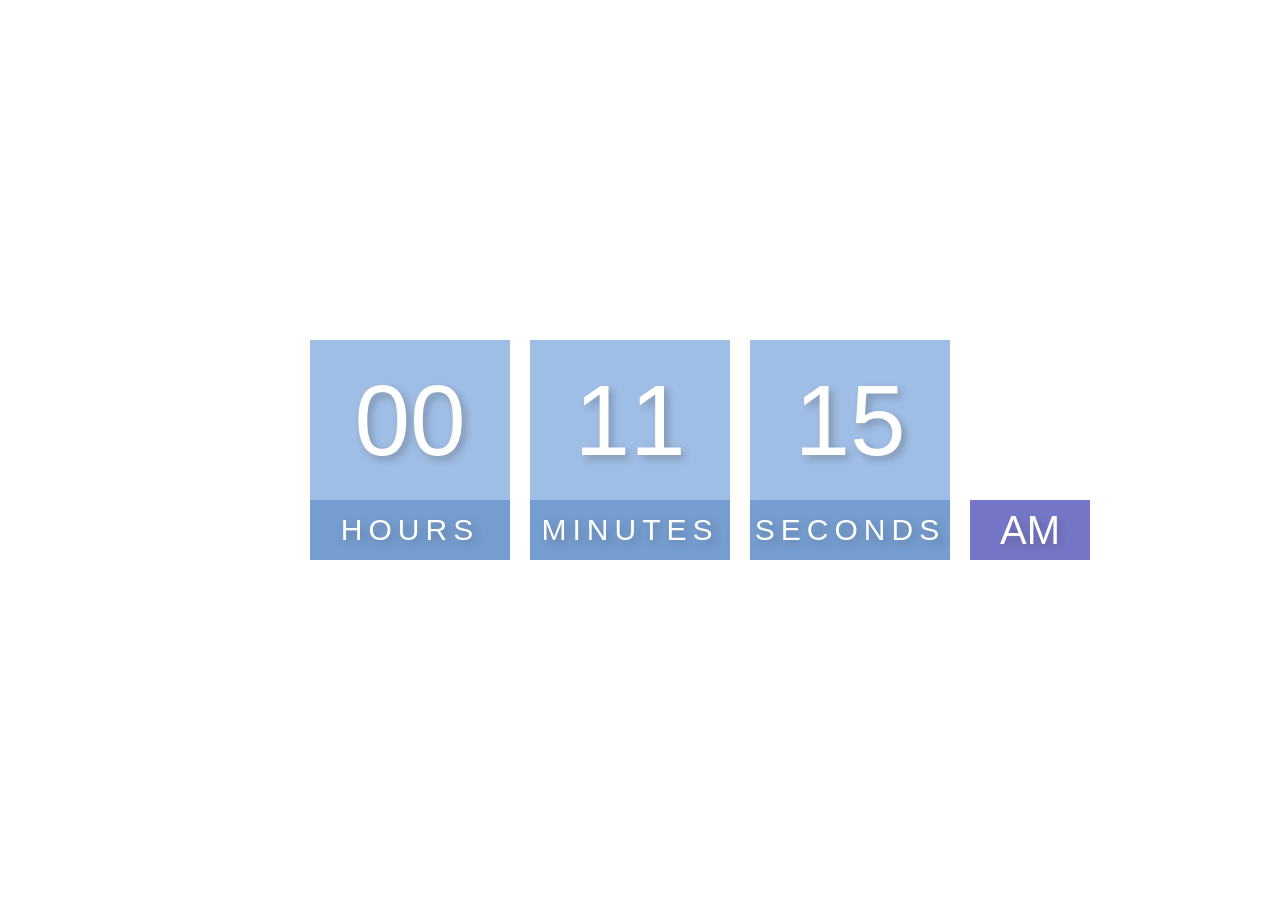
==== index.html @ b8ca904d "Add files via upload" ====
<!DOCTYPE html>
<html lang="en">
<head>
    <meta charset="UTF-8">
    <meta name="viewport" content="width=device-width, initial-scale=1.0">
    <title>Clock</title>
    <link rel="stylesheet" href="style.css">
</head>
<body>
    <div class="clock">
        <div>
            <span id="hours">00</span>
            <span class = "text">Hours</span>
        </div>
        <div>
            <span id="minutes">00</span>
            <span class = "text">Minutes</span>
        </div>
        <div>
            <span id="seconds">00</span>
            <span class = "text">seconds</span>
        </div>
        <div>
            <span id="ampm">AM</span>
        </div>
    </div>
<script src="index.js"></script>
</body>
</html>
---- style.css ----
body{
    font-family: sans-serif;
    margin: 0;
    display: flex;
    flex-direction: column;
    align-items: center;
    height: 100vh;
    justify-content: center;
    background: url("https://images.unsplash.com/photo-1563387852576-964bc31b73af?ixlib=rb-4.0.3&ixid=M3wxMjA3fDB8MHxwaG90by1wYWdlfHx8fGVufDB8fHx8fA%3D%3D&auto=format&fit=crop&w=3014&q=80");
    background-size: cover;
    overflow: hidden;
    cursor: none;
}

.clock{
    display: flex;
}

.clock div{
    margin: 10px;
    position: relative;
}

.clock span{
    width: 200px;
    height:160px;
    background-color: rgb(136, 175, 225);
    opacity: 0.8;
    color: rgb(255, 255, 255);
    display: flex;
    justify-content: center;
    align-items: center;
    font-size: 100px;
    text-shadow: 4px 4px 8px rgba(0, 0, 0, 0.3);
}

.clock .text{
    height: 60px;
    font-size: 30px;
    text-transform: uppercase;
    letter-spacing: 6px;
    background: rgb(83, 133, 197);;
    opacity: 0.8;
}  

.clock #ampm{
    bottom: 0;
    position: absolute;
    width: 120px;
    height: 60px;
    font-size: 40px;
    background: rgb(85, 85, 187);
}
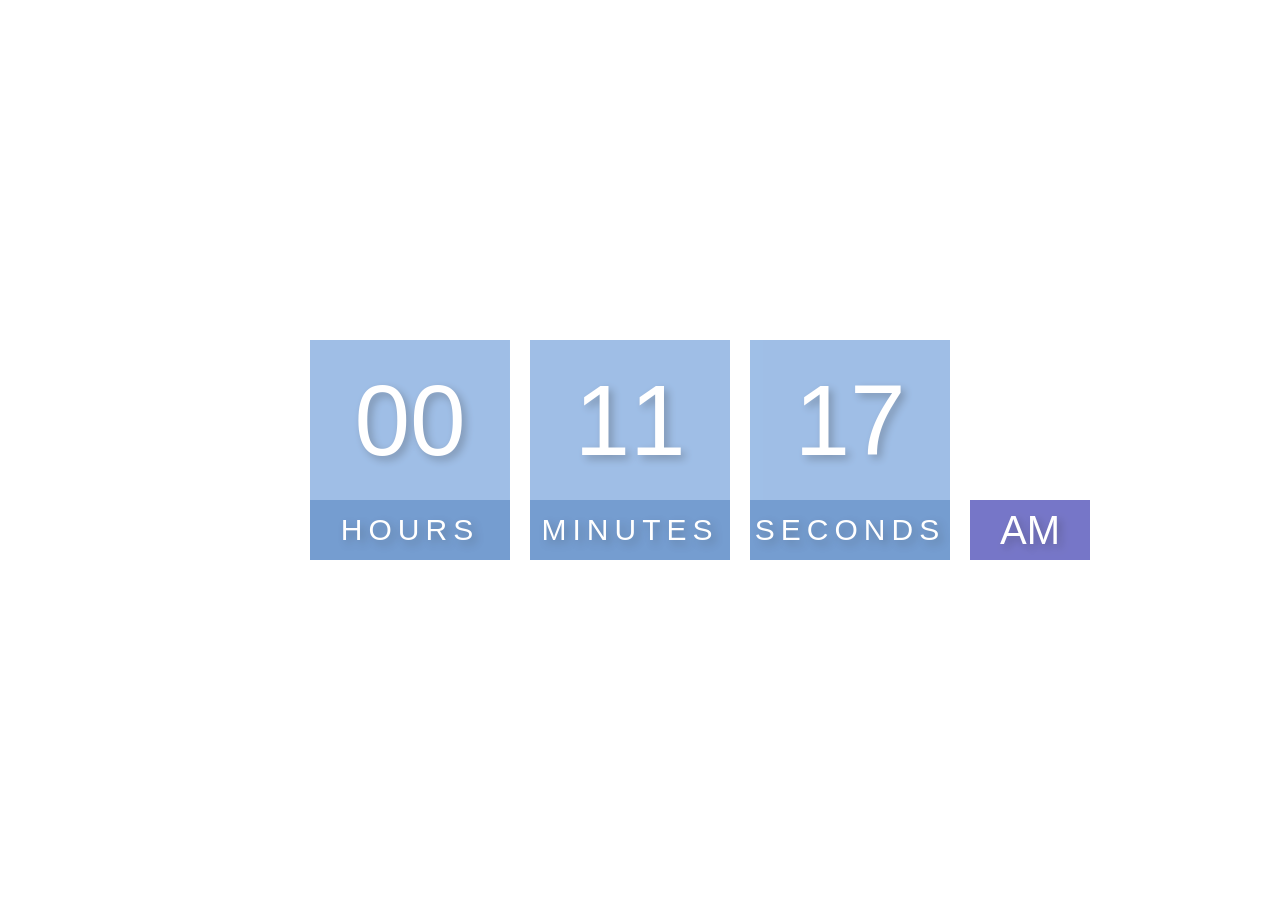
==== commit b9426dc9: "Update index.html" ====
--- a/index.html
+++ b/index.html
@@ -5,6 +5,7 @@
     <meta name="viewport" content="width=device-width, initial-scale=1.0">
     <title>Clock</title>
     <link rel="stylesheet" href="style.css">
+  <link rel="icon" type="image/x-icon" href="/images/favicon.ico">
 </head>
 <body>
     <div class="clock">
@@ -26,4 +27,4 @@
     </div>
 <script src="index.js"></script>
 </body>
-</html>+</html>
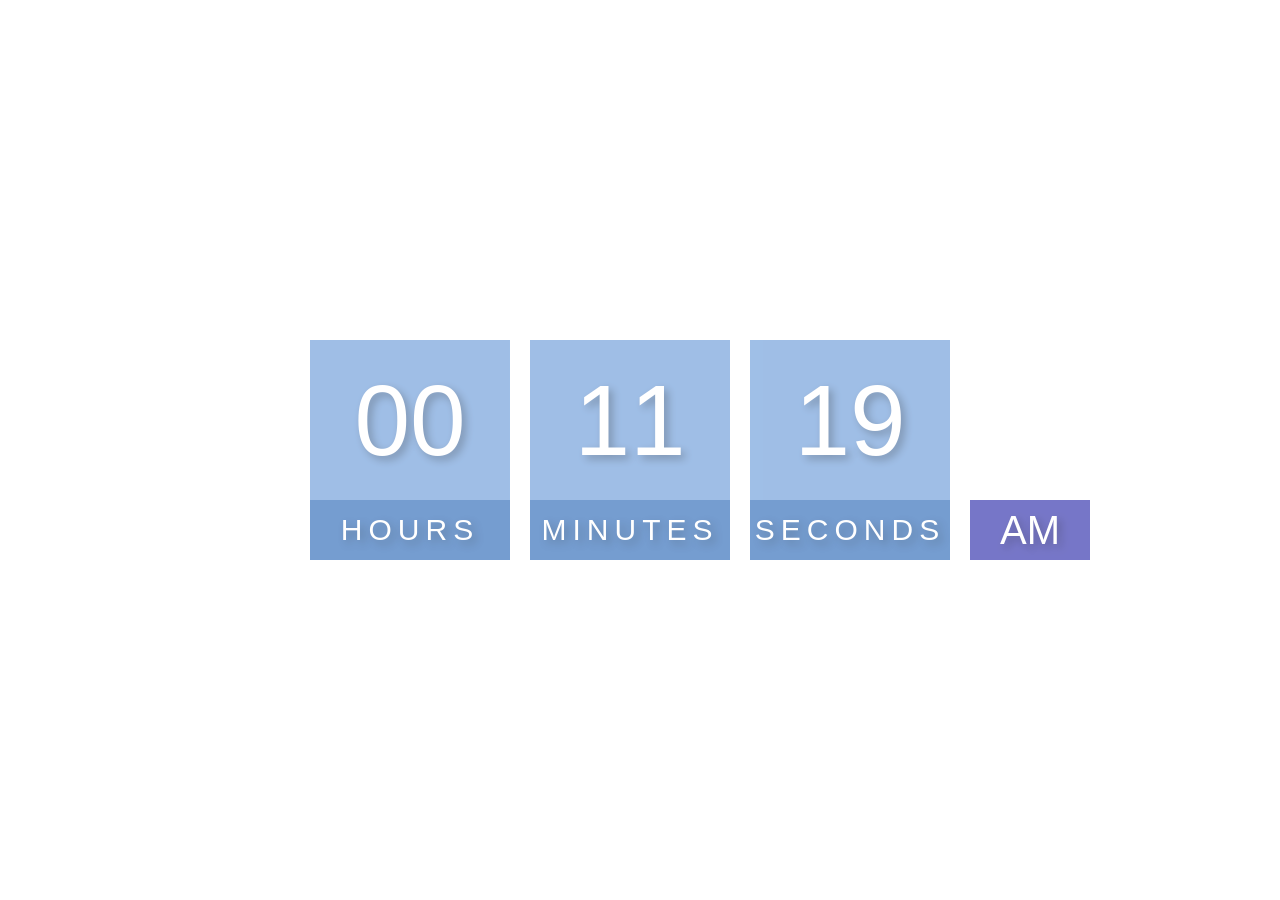
==== commit 1e50402a: "Update index.html" ====
--- a/index.html
+++ b/index.html
@@ -5,7 +5,7 @@
     <meta name="viewport" content="width=device-width, initial-scale=1.0">
     <title>Clock</title>
     <link rel="stylesheet" href="style.css">
-  <link rel="icon" type="image/x-icon" href="/images/favicon.ico">
+    <link rel="icon" type="image/x-icon" href="/images/favicon.ico">
 </head>
 <body>
     <div class="clock">
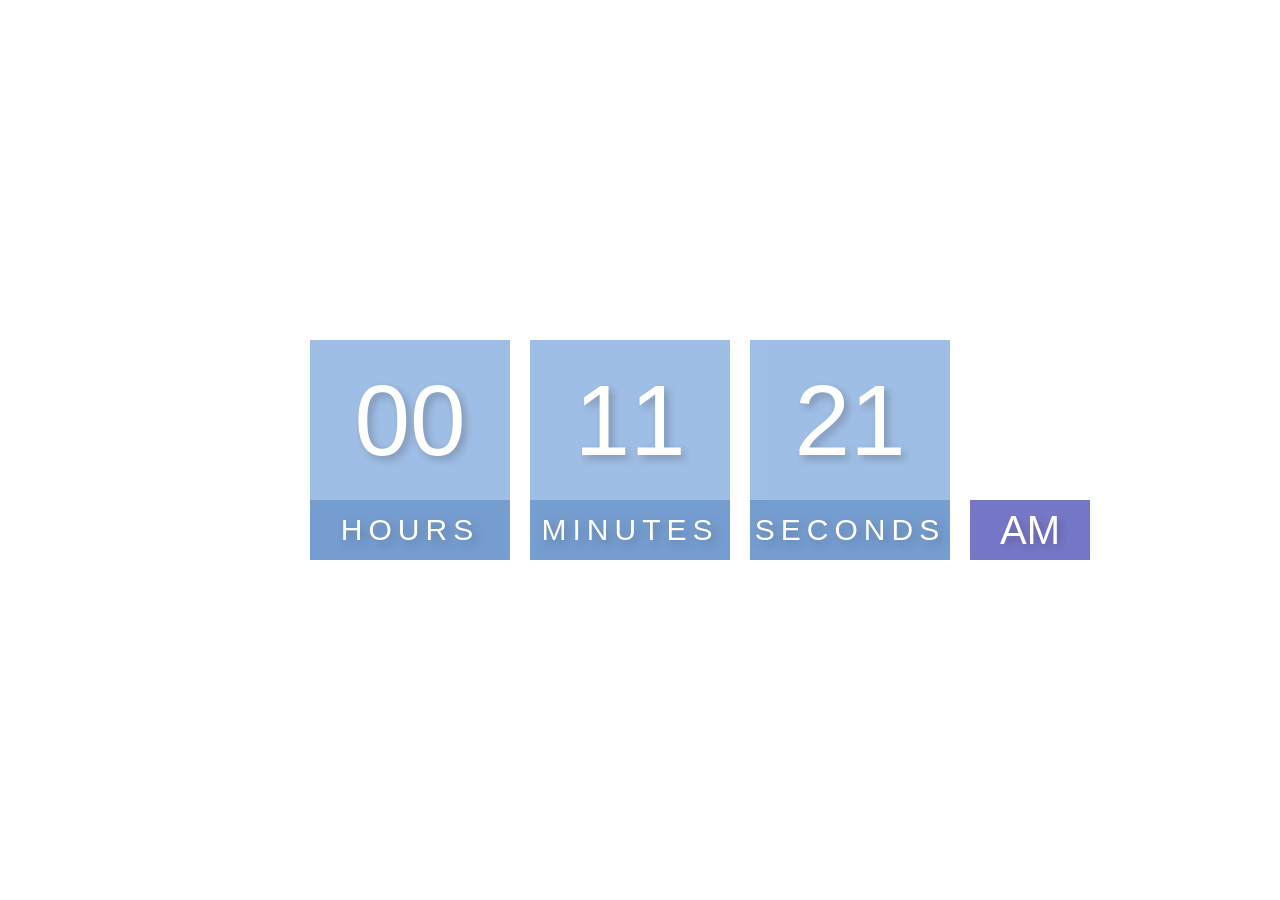
==== commit 297f4263: "Update index.html" ====
--- a/index.html
+++ b/index.html
@@ -5,7 +5,7 @@
     <meta name="viewport" content="width=device-width, initial-scale=1.0">
     <title>Clock</title>
     <link rel="stylesheet" href="style.css">
-    <link rel="icon" type="image/x-icon" href="/images/favicon.ico">
+    <link rel="icon" type="image/ico" href="/images/favicon.ico">
 </head>
 <body>
     <div class="clock">
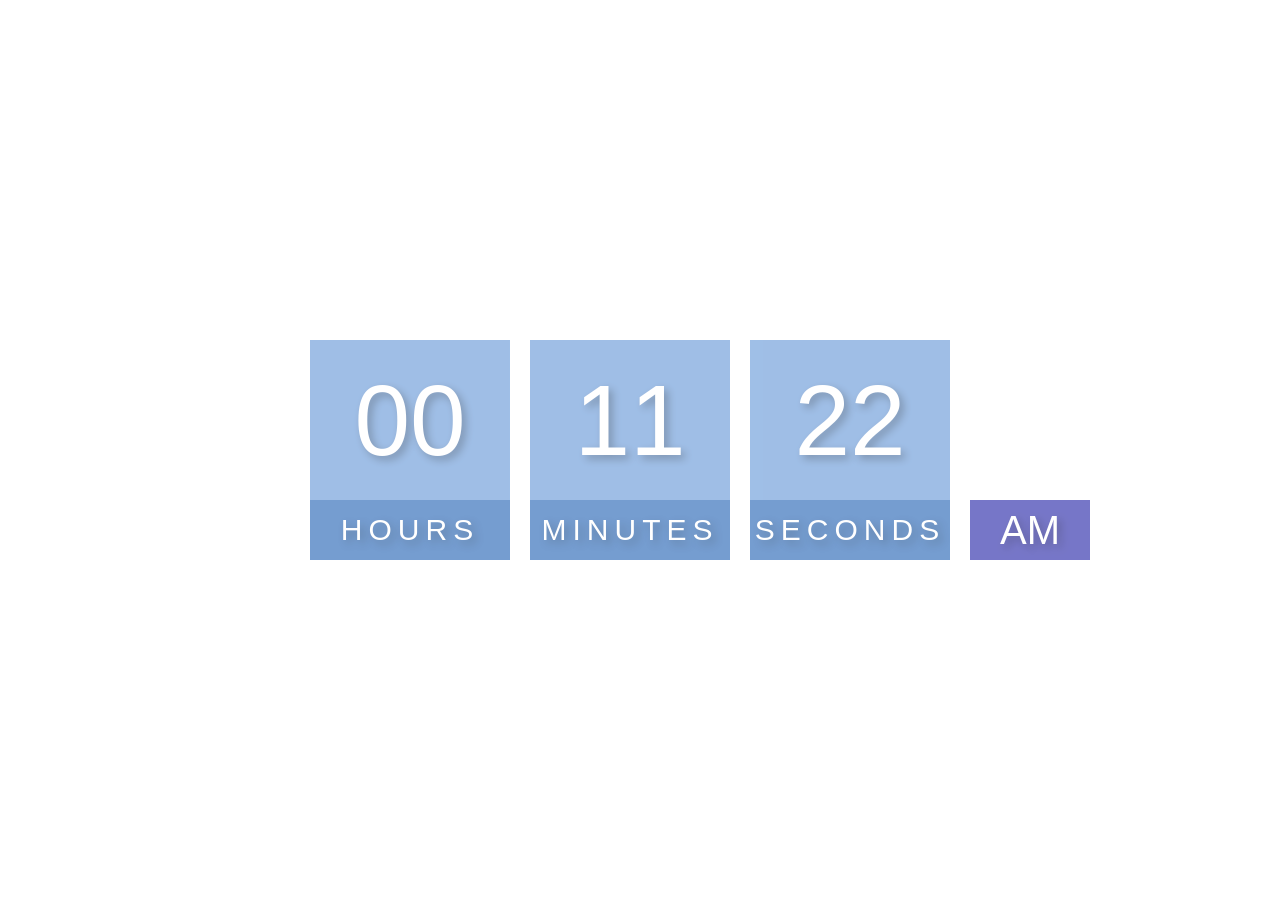
==== commit 93e67222: "Update index.html" ====
--- a/index.html
+++ b/index.html
@@ -5,7 +5,10 @@
     <meta name="viewport" content="width=device-width, initial-scale=1.0">
     <title>Clock</title>
     <link rel="stylesheet" href="style.css">
-    <link rel="icon" type="image/ico" href="/images/favicon.ico">
+    <link rel="apple-touch-icon" sizes="180x180" href="/apple-touch-icon.png">
+    <link rel="icon" type="image/png" sizes="32x32" href="/favicon-32x32.png">
+    <link rel="icon" type="image/png" sizes="16x16" href="/favicon-16x16.png">
+    <link rel="manifest" href="/site.webmanifest">
 </head>
 <body>
     <div class="clock">
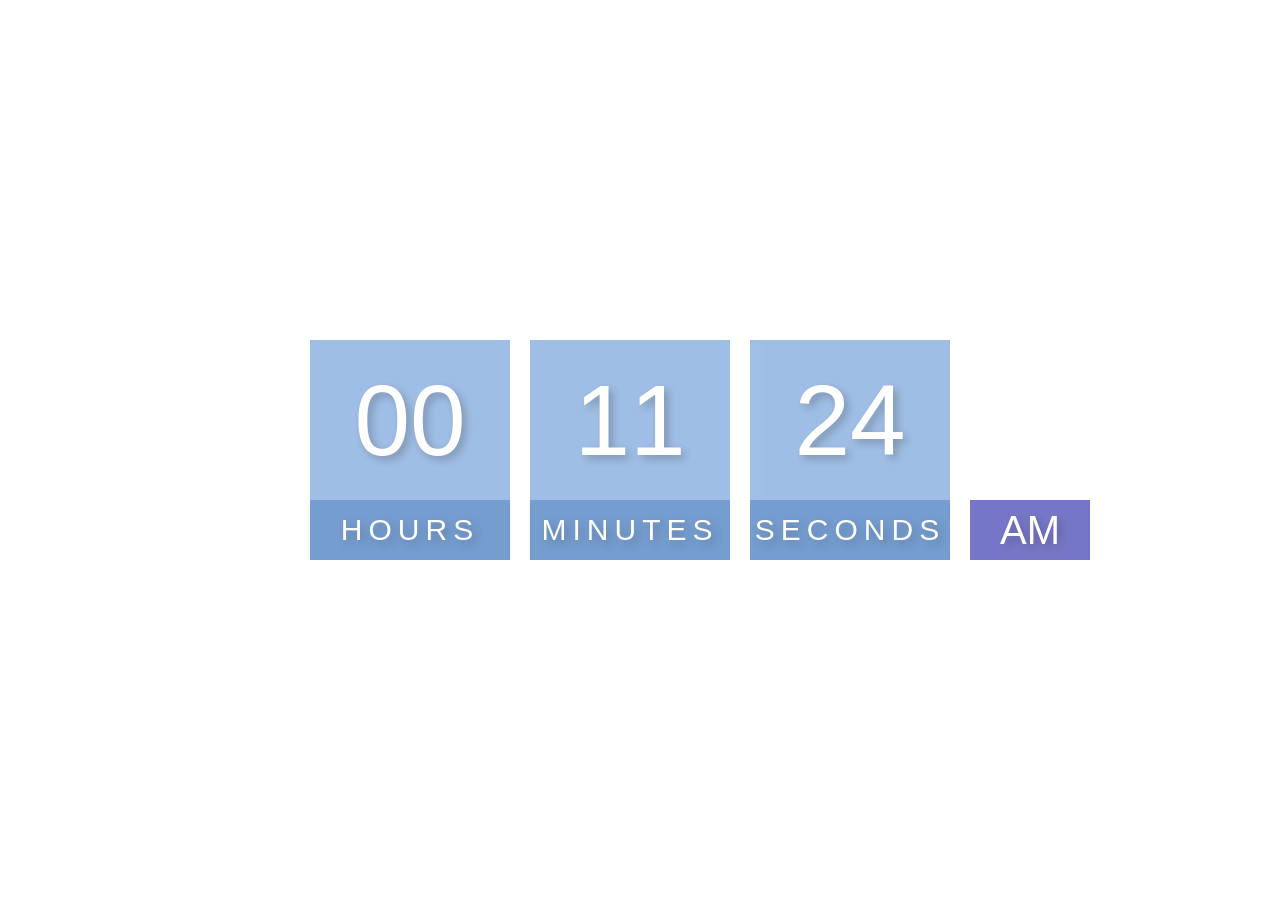
==== commit 7a3dbe0f: "Update index.html" ====
--- a/index.html
+++ b/index.html
@@ -5,10 +5,10 @@
     <meta name="viewport" content="width=device-width, initial-scale=1.0">
     <title>Clock</title>
     <link rel="stylesheet" href="style.css">
-    <link rel="apple-touch-icon" sizes="180x180" href="/apple-touch-icon.png">
-    <link rel="icon" type="image/png" sizes="32x32" href="/favicon-32x32.png">
-    <link rel="icon" type="image/png" sizes="16x16" href="/favicon-16x16.png">
-    <link rel="manifest" href="/site.webmanifest">
+    <link rel="apple-touch-icon" sizes="180x180" href="Images/">
+    <link rel="icon" type="image/png" sizes="32x32" href="Images/favicon-32x32.png">
+    <link rel="icon" type="image/png" sizes="16x16" href="Imagesfavicon-16x16.png">
+    <link rel="manifest" href="Images/site.webmanifest">
 </head>
 <body>
     <div class="clock">
